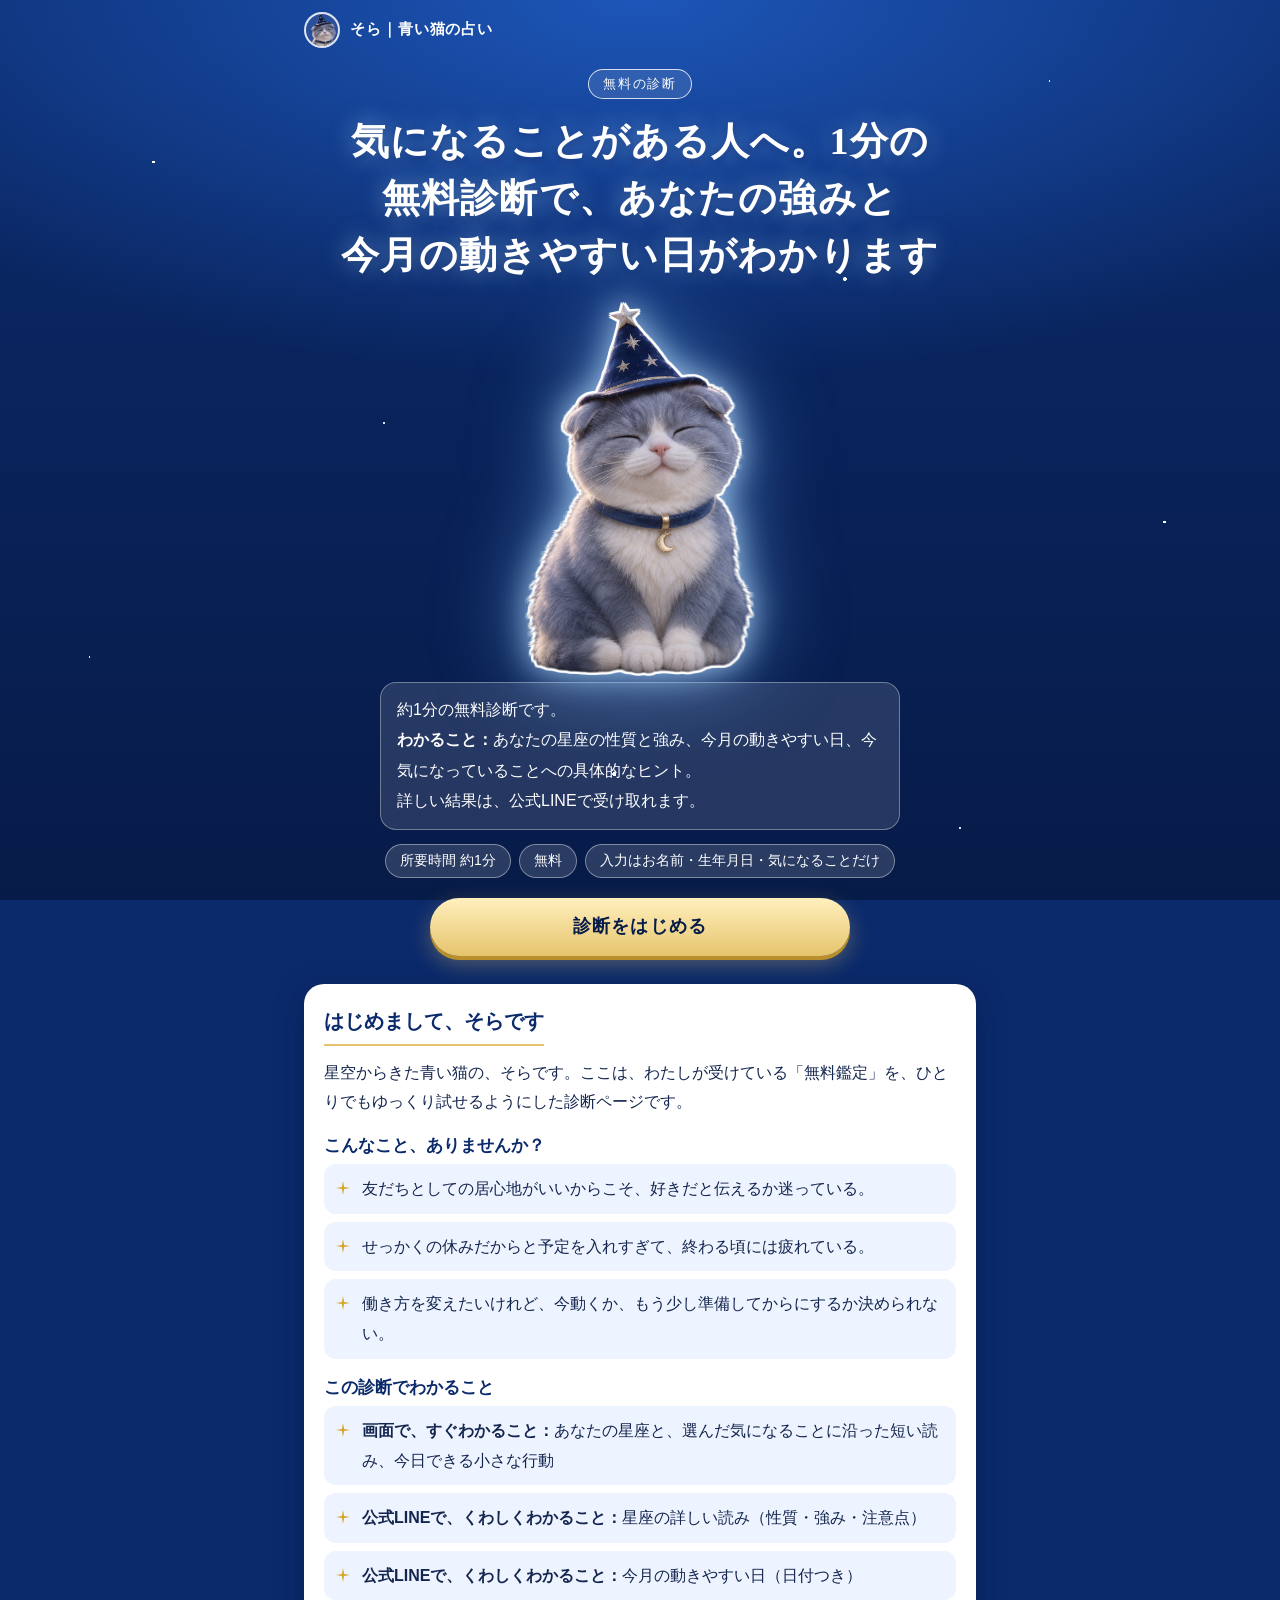
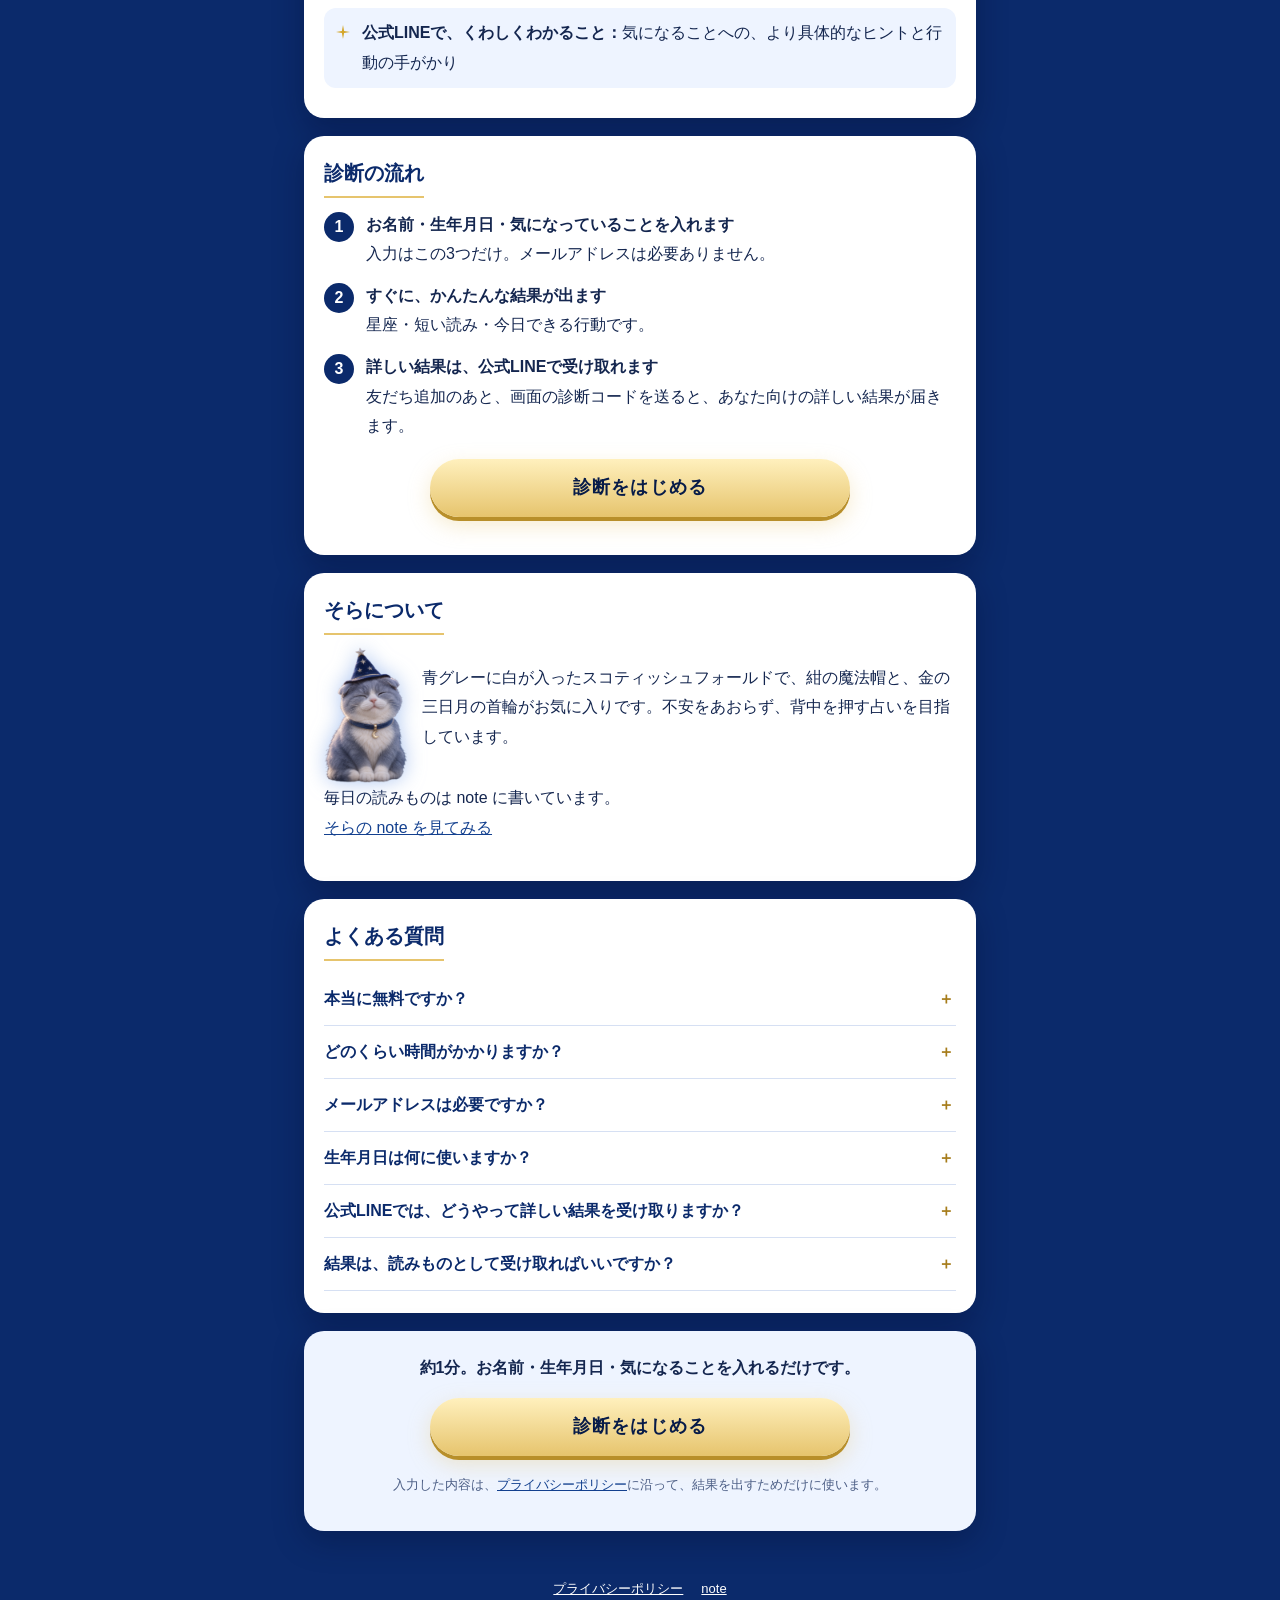
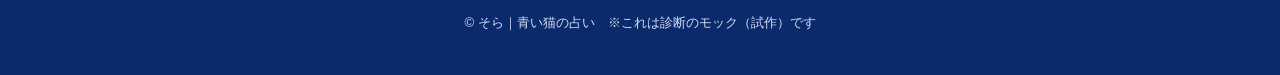
==== index.html @ baea66bc "診断サイトと96枚のレポートPDFを公開する そら｜青い猫の占いの静的サイト（GitHub Pages用）。" ====
<!doctype html>
<html lang="ja">
<head>
<meta charset="utf-8">
<meta name="viewport" content="width=device-width,initial-scale=1">
<title>気になることがある人へ。1分の無料診断で、あなたの強みと今月の動きやすい日がわかる｜そら｜青い猫の占い</title>
<meta name="description" content="お名前・生年月日・気になることを入れるだけ。星座の性質と強み、今月の動きやすい日、気になることへの具体的なヒントがわかる約1分の無料診断です。詳しい結果は公式LINEで受け取れます。">
<link rel="icon" href="assets/sora-sm.png" type="image/png">
<link rel="stylesheet" href="style.css">
<link rel="canonical" href="https://yutaroserizawa-dev.github.io/sora-shindan-site/">
<meta property="og:type" content="website">
<meta property="og:locale" content="ja_JP">
<meta property="og:site_name" content="そら｜青い猫の占い">
<meta property="og:title" content="気になることがある人へ。1分の無料診断で、あなたの強みと今月の動きやすい日がわかる｜そら｜青い猫の占い">
<meta property="og:description" content="お名前・生年月日・気になることを入れるだけ。星座の性質と強み、今月の動きやすい日、気になることへの具体的なヒントがわかる約1分の無料診断です。詳しい結果は公式LINEで受け取れます。">
<meta property="og:url" content="https://yutaroserizawa-dev.github.io/sora-shindan-site/">
<meta property="og:image" content="https://yutaroserizawa-dev.github.io/sora-shindan-site/assets/sora-sm.png">
</head>
<body>
<header class="site-head"><div class="wrap">
  <a class="brand" href="index.html"><img src="assets/sora-sm.png" alt=""><span>そら｜青い猫の占い</span></a>
</div></header>

<main>
<section class="hero"><div class="wrap">
  <span class="badge">無料の診断</span>
  <h1>気になることがある人へ。1分の無料診断で、あなたの強みと今月の動きやすい日がわかります</h1>
  <img class="cat" src="assets/sora-sm.png" alt="紺の魔法帽をかぶった、青グレーの猫のそら" width="210" height="350">
  <p class="what" id="what">約1分の無料診断です。<br><b>わかること：</b>あなたの星座の性質と強み、今月の動きやすい日、今気になっていることへの具体的なヒント。<br>詳しい結果は、公式LINEで受け取れます。</p>
  <ul class="meta" aria-label="診断の概要">
    <li>所要時間 約1分</li>
    <li>無料</li>
    <li>入力はお名前・生年月日・気になることだけ</li>
  </ul>
  <a class="btn" id="start" href="shindan.html">診断をはじめる</a>
</div></section>

<div class="wrap">
  <section class="card" aria-labelledby="hello">
    <h2 id="hello">はじめまして、そらです</h2>
    <p>星空からきた青い猫の、そらです。ここは、わたしが受けている「無料鑑定」を、ひとりでもゆっくり試せるようにした診断ページです。</p>

    <h3>こんなこと、ありませんか？</h3>
    <ul class="check">
      <li>友だちとしての居心地がいいからこそ、好きだと伝えるか迷っている。</li>
      <li>せっかくの休みだからと予定を入れすぎて、終わる頃には疲れている。</li>
      <li>働き方を変えたいけれど、今動くか、もう少し準備してからにするか決められない。</li>
    </ul>

    <h3>この診断でわかること</h3>
    <ul class="check" id="can-know">
      <li><b>画面で、すぐわかること：</b>あなたの星座と、選んだ気になることに沿った短い読み、今日できる小さな行動</li>
      <li><b>公式LINEで、くわしくわかること：</b>星座の詳しい読み（性質・強み・注意点）</li>
      <li><b>公式LINEで、くわしくわかること：</b>今月の動きやすい日（日付つき）</li>
      <li><b>公式LINEで、くわしくわかること：</b>気になることへの、より具体的なヒントと行動の手がかり</li>
    </ul>
  </section>

  <section class="card" aria-labelledby="flow">
    <h2 id="flow">診断の流れ</h2>
    <ol class="steps">
      <li><b>お名前・生年月日・気になっていることを入れます</b><br>入力はこの3つだけ。メールアドレスは必要ありません。</li>
      <li><b>すぐに、かんたんな結果が出ます</b><br>星座・短い読み・今日できる行動です。</li>
      <li><b>詳しい結果は、公式LINEで受け取れます</b><br>友だち追加のあと、画面の診断コードを送ると、あなた向けの詳しい結果が届きます。</li>
    </ol>
    <p class="center mt"><a class="btn" href="shindan.html">診断をはじめる</a></p>
  </section>

<section class="card" aria-labelledby="about">
    <h2 id="about">そらについて</h2>
    <div class="sora-card">
      <img src="assets/sora-sm.png" alt="">
      <p>青グレーに白が入ったスコティッシュフォールドで、紺の魔法帽と、金の三日月の首輪がお気に入りです。不安をあおらず、背中を押す占いを目指しています。</p>
    </div>
    <p>毎日の読みものは note に書いています。<br><a href="https://note.com/sora_aoneko" target="_blank" rel="noopener">そらの note を見てみる</a></p>
  </section>

  <section class="card" aria-labelledby="faq">
    <h2 id="faq">よくある質問</h2>
    <details><summary>本当に無料ですか？</summary><p>はい、診断も、画面で見られる結果も、公式LINEで受け取る詳しい結果も無料です。</p></details>
    <details><summary>どのくらい時間がかかりますか？</summary><p>約1分です。お名前・生年月日・気になっていることを入れるだけです。</p></details>
    <details><summary>メールアドレスは必要ですか？</summary><p>いいえ、メールアドレスは集めていません。</p></details>
    <details><summary>生年月日は何に使いますか？</summary><p>生まれた日の太陽の位置から、星座を調べるために使います。結果を画面に出すためだけに、お使いのブラウザの中で扱い、外部には送信しません。くわしくは<a href="privacy.html">プライバシーポリシー</a>をご覧ください。</p></details>
    <details><summary>公式LINEでは、どうやって詳しい結果を受け取りますか？</summary><p>公式LINEを友だち追加して、結果画面に表示される診断コードをトークに送ってください。あなた向けの詳しい結果が届きます。</p></details>
    <details><summary>結果は、読みものとして受け取ればいいですか？</summary><p>はい。星座の一般的な読みをもとにした、読みものです。大事なことを決めるときは、ご自身のペースで、必要に応じて専門の窓口にもご相談くださいね。</p></details>
  </section>

  <section class="card soft center" aria-label="診断をはじめる">
    <p><b>約1分。お名前・生年月日・気になることを入れるだけです。</b></p>
    <a class="btn" href="shindan.html">診断をはじめる</a>
    <p class="note mt">入力した内容は、<a href="privacy.html">プライバシーポリシー</a>に沿って、結果を出すためだけに使います。</p>
  </section>
</div>
</main>

<footer class="site-foot"><div class="wrap">
  <div class="links">
    <a href="privacy.html">プライバシーポリシー</a>
    <a href="https://note.com/sora_aoneko" target="_blank" rel="noopener">note</a>
  </div>
  <div>© そら｜青い猫の占い　※これは診断のモック（試作）です</div>
</div></footer>
</body>
</html>
---- style.css ----
/* そら｜青い猫の占い — 診断モック（モバイルファースト・外部CDNなし） */
:root{
  --navy:#0b2a6b; --navy-2:#13408f; --navy-3:#071b48;
  --ink:#14264f; --muted:#4d5f86; --line:#d6e0f3;
  --paper:#ffffff; --mist:#eef4ff; --gold:#e6c46d; --gold-d:#a67c1a;
  --err:#b3261e; --ok:#1d6b4a;
  --serif:"Noto Serif CJK JP","Noto Serif JP",serif;
  --sans:"Noto Sans CJK JP","Noto Sans JP",sans-serif;
}
*{box-sizing:border-box}
html{-webkit-text-size-adjust:100%}
body{margin:0;font-family:var(--sans);font-weight:400;color:var(--ink);line-height:1.85;font-size:16px;
  background:var(--navy);min-height:100vh;overflow-x:hidden;position:relative}
body::before{content:"";position:fixed;inset:0;z-index:-1;pointer-events:none;
  background:
   radial-gradient(1.5px 1.5px at 12% 18%,#fff 98%,transparent),
   radial-gradient(1px 1px at 82% 9%,#dff0ff 98%,transparent),
   radial-gradient(2px 2px at 66% 31%,#fff 98%,transparent),
   radial-gradient(1px 1px at 30% 47%,#cfe6ff 98%,transparent),
   radial-gradient(1.5px 1.5px at 91% 58%,#fff 98%,transparent),
   radial-gradient(1px 1px at 7% 73%,#dff0ff 98%,transparent),
   radial-gradient(2px 2px at 48% 86%,#fff 98%,transparent),
   radial-gradient(1px 1px at 75% 92%,#cfe6ff 98%,transparent),
   radial-gradient(120% 70% at 50% 0%,#1d56b8 0%,rgba(29,86,184,0) 60%),
   linear-gradient(180deg,var(--navy) 0%,var(--navy-3) 100%)}
img{max-width:100%;height:auto}
a{color:var(--navy-2)}
h1,h2,h3{font-family:var(--serif);font-weight:700;line-height:1.5;margin:0}
p{margin:0 0 1em}
.wrap{width:100%;max-width:720px;margin:0 auto;padding:0 18px}
.wrap.narrow{max-width:600px}

/* header / footer */
.site-head{padding:12px 0}
.site-head .wrap{display:flex;align-items:center;gap:10px}
.brand{display:flex;align-items:center;gap:10px;color:#fff;text-decoration:none;font-family:var(--serif);font-weight:700;font-size:15px;letter-spacing:.06em}
.brand img{width:36px;height:36px;border-radius:50%;object-fit:cover;object-position:50% 12%;background:#2a4f9c;border:2px solid rgba(255,255,255,.85)}
.site-foot{color:#cfdcf7;text-align:center;font-size:13px;padding:28px 0 40px}
.site-foot a{color:#fff}
.site-foot .links{display:flex;gap:18px;justify-content:center;flex-wrap:wrap;margin-bottom:10px}

/* hero */
.hero{color:#fff;padding:8px 0 28px;text-align:center}
.hero .badge{display:inline-block;border:1px solid rgba(255,255,255,.8);border-radius:999px;padding:2px 14px;font-size:13px;letter-spacing:.14em;background:rgba(255,255,255,.1);margin-bottom:14px}
.hero h1{font-size:clamp(24px,6.6vw,38px);line-height:1.5;letter-spacing:.03em;text-shadow:0 0 22px rgba(150,205,255,.6),0 2px 8px rgba(5,20,70,.5);text-wrap:balance;word-break:auto-phrase}
.hero .cat{display:block;margin:18px auto 6px;width:min(52vw,200px);
  filter:drop-shadow(2px 0 0 #fff) drop-shadow(-2px 0 0 #fff) drop-shadow(0 2px 0 #fff) drop-shadow(0 -2px 0 #fff) drop-shadow(0 0 16px rgba(190,225,255,.8)) drop-shadow(0 0 40px rgba(120,185,255,.55))}
.hero .meta{display:flex;gap:8px;justify-content:center;flex-wrap:wrap;margin:14px 0 20px;padding:0;list-style:none}
.hero .meta li{background:rgba(255,255,255,.14);border:1px solid rgba(255,255,255,.4);border-radius:999px;padding:3px 14px;font-size:14px}
.hero .lead{color:#e3f0ff;font-size:15px}

/* buttons */
.btn{display:flex;align-items:center;justify-content:center;gap:8px;width:100%;min-height:58px;padding:12px 22px;border:0;border-radius:999px;font:700 18px/1.3 var(--sans);letter-spacing:.06em;text-decoration:none;cursor:pointer;
  color:var(--navy-3);background:linear-gradient(180deg,#fff0bd,var(--gold));box-shadow:0 4px 0 #b88f2a,0 8px 22px rgba(230,196,109,.35)}
.btn:active{transform:translateY(2px);box-shadow:0 2px 0 #b88f2a}
.btn:focus-visible,.opt:focus-visible,.back:focus-visible,input:focus-visible{outline:3px solid #7db4ff;outline-offset:2px}
.btn.sub{background:#fff;color:var(--navy);box-shadow:0 3px 0 #b9c8e8;font-size:16px}
.btn[disabled]{background:#e3e8f2;color:#6b7791;box-shadow:none;cursor:not-allowed}
@media(min-width:600px){.btn{max-width:420px;margin-left:auto;margin-right:auto}}

/* cards */
.card{background:var(--paper);border-radius:20px;padding:22px 20px;margin:0 0 18px;box-shadow:0 10px 30px rgba(3,14,50,.35)}
.card.soft{background:var(--mist)}
.card h2{font-size:20px;color:var(--navy);margin-bottom:12px;padding-bottom:8px;border-bottom:2px solid var(--gold);display:inline-block}
.card h3{font-size:17px;color:var(--navy);margin:16px 0 6px}
.check{list-style:none;margin:0 0 6px;padding:0}
.check li{position:relative;padding:10px 12px 10px 38px;margin:0 0 8px;background:var(--mist);border-radius:12px}
.check li::before{content:"";position:absolute;left:12px;top:17px;width:14px;height:14px;background:url("data:image/svg+xml,%3Csvg xmlns='http://www.w3.org/2000/svg' viewBox='-50 -50 100 100'%3E%3Cpath d='M0-50 8-8 50 0 8 8 0 50-8 8-50 0-8-8Z' fill='%23d4a62a'/%3E%3C/svg%3E") center/contain no-repeat}
.steps{counter-reset:s;list-style:none;margin:0;padding:0}
.steps li{counter-increment:s;position:relative;padding-left:42px;margin-bottom:12px}
.steps li::before{content:counter(s);position:absolute;left:0;top:2px;width:30px;height:30px;border-radius:50%;background:var(--navy);color:#fff;text-align:center;line-height:30px;font-weight:700}
.sora-card{display:flex;gap:14px;align-items:center}
.sora-card img{width:84px;flex:none;filter:drop-shadow(0 0 10px rgba(120,160,230,.6))}
details{border-bottom:1px solid var(--line);padding:2px 0}
details summary{cursor:pointer;min-height:48px;display:flex;align-items:center;font-weight:700;color:var(--navy);list-style:none;padding:6px 28px 6px 0;position:relative}
details summary::-webkit-details-marker{display:none}
details summary::after{content:"＋";position:absolute;right:2px;color:var(--gold-d)}
details[open] summary::after{content:"－"}
details p{color:var(--ink);font-size:15px}
.note{font-size:13px;color:var(--muted);line-height:1.7}
.tag{display:inline-block;background:var(--navy);color:#fff;border-radius:999px;padding:1px 12px;font-size:13px;letter-spacing:.06em}

/* quiz */
.quiz-top{color:#fff;padding:6px 0 4px}
.quiz-bar{display:flex;align-items:center;gap:12px}
.back{flex:none;min-width:64px;min-height:44px;border:1px solid rgba(255,255,255,.7);background:rgba(255,255,255,.12);color:#fff;border-radius:999px;font:700 15px var(--sans);cursor:pointer;padding:0 14px}
.back[hidden]{display:inline-block;visibility:hidden}
.progress-text{font-weight:700;letter-spacing:.1em;min-width:56px;text-align:right}
.bar{flex:1;height:10px;border-radius:999px;background:rgba(255,255,255,.22);overflow:hidden}
.bar i{display:block;height:100%;width:0;background:linear-gradient(90deg,#fff0bd,var(--gold));border-radius:999px;transition:width .3s}
.q-card{background:var(--paper);border-radius:22px;padding:24px 18px 22px;margin-top:16px;box-shadow:0 10px 30px rgba(3,14,50,.35)}
.q-card .qno{font-size:13px;color:var(--gold-d);font-weight:700;letter-spacing:.14em;margin-bottom:2px}
.q-card h1{font-size:clamp(20px,5.4vw,25px);color:var(--navy);margin-bottom:6px}
.q-card .hint{font-size:14px;color:var(--muted);margin-bottom:14px}
.opts{display:grid;gap:10px;margin-top:14px}
.opt{display:flex;align-items:center;width:100%;min-height:62px;padding:12px 16px;text-align:left;border:2px solid var(--line);background:#fff;border-radius:16px;font:500 17px/1.5 var(--sans);color:var(--ink);cursor:pointer}
.opt:active{background:var(--mist)}
.opt.sel{border-color:var(--navy);background:var(--mist);box-shadow:inset 0 0 0 1px var(--navy);font-weight:700}
@media(min-width:700px){.opts.grid2{grid-template-columns:1fr 1fr}}
.field{margin-bottom:16px}
.field label{display:block;font-weight:700;margin-bottom:6px;color:var(--navy)}
.req{color:#fff;background:var(--err);font-size:11px;border-radius:4px;padding:1px 6px;margin-left:6px;vertical-align:1px;font-weight:700}
input[type=text],input[type=email],input[type=date]{width:100%;min-height:54px;padding:10px 14px;font:500 17px var(--sans);color:var(--ink);border:2px solid #b9c8e8;border-radius:14px;background:#fff;-webkit-appearance:none;appearance:none}
input.bad{border-color:var(--err);background:#fff6f5}
.err{color:var(--err);font-size:14px;font-weight:700;margin-top:6px;min-height:0}
.err:empty{display:none}
.consent{display:flex;gap:12px;align-items:flex-start;background:var(--mist);border-radius:14px;padding:14px;border:2px solid var(--line)}
.consent.bad{border-color:var(--err);background:#fff6f5}
.consent input{width:26px;height:26px;flex:none;margin-top:3px;accent-color:var(--navy)}
.consent label{margin:0;font-weight:500;color:var(--ink);font-size:15px;line-height:1.75}

/* result */
.res-hero{color:#fff;text-align:center;padding:6px 0 16px}
.res-hero img{width:120px;filter:drop-shadow(2px 0 0 #fff) drop-shadow(-2px 0 0 #fff) drop-shadow(0 2px 0 #fff) drop-shadow(0 0 20px rgba(150,200,255,.8))}
.bubble{background:#fff;border-radius:18px;padding:14px 18px;color:var(--ink);text-align:left;position:relative;margin-top:14px}
.bubble::before{content:"";position:absolute;top:-9px;left:50%;margin-left:-9px;border:9px solid transparent;border-top:0;border-bottom-color:#fff}
.sign-name{font-family:var(--serif);font-size:34px;color:var(--navy);line-height:1.3;margin:2px 0 6px}
.sign-name small{font-size:14px;color:var(--muted);font-family:var(--sans);margin-left:6px;font-weight:400}
.labelled{list-style:none;padding:0;margin:8px 0 0}
.labelled li{padding:6px 0 6px 0;border-top:1px dashed var(--line)}
.labelled b{color:var(--gold-d);font-size:13px;letter-spacing:.08em;display:block}
.todo{border:2px solid var(--gold);background:#fffaf0;border-radius:16px;padding:14px 16px}
.todo b{color:var(--gold-d);font-size:13px;letter-spacing:.1em;display:block}
.locked{position:relative;border:2px dashed #8aa3d6;background:repeating-linear-gradient(45deg,#f4f8ff,#f4f8ff 10px,#eaf1ff 10px,#eaf1ff 20px);border-radius:16px;padding:16px;margin-bottom:12px}
.locked h3{margin:0 0 4px;color:var(--navy)}
.lock-ic{display:inline-block;margin-right:4px}
.pill{display:inline-block;background:var(--navy);color:#fff;border-radius:999px;padding:0 12px;font-size:13px;margin:0 4px 4px 0}
.line-ph{margin-top:14px;text-align:center}
.line-ph .btn{background:#e3e8f2;color:#59658a;box-shadow:none;cursor:not-allowed}
.answers{display:flex;flex-wrap:wrap;gap:6px;margin:0;padding:0;list-style:none}
.answers li{background:var(--mist);border-radius:999px;padding:2px 12px;font-size:13px}

/* thanks / gift */
.days{list-style:none;margin:0;padding:0}
.days li{border:2px solid var(--line);border-radius:14px;padding:12px 14px;margin-bottom:10px;background:#fff}
.days .d{font-family:var(--serif);font-weight:700;font-size:19px;color:var(--navy)}
.days .t{font-size:13px;color:var(--muted)}
.days .s{font-size:15px;margin-top:4px}
.mo-title{font-family:var(--serif);color:var(--navy);font-size:18px;margin:16px 0 8px}
.gift-list{padding-left:1.2em;margin:0 0 .6em}
.mock-note{background:#fff7e0;border:1px dashed var(--gold-d);border-radius:12px;padding:10px 14px;font-size:14px;margin-bottom:16px}
table.leads{border-collapse:collapse;width:100%;font-size:13px;display:block;overflow-x:auto}
table.leads th,table.leads td{border:1px solid var(--line);padding:6px 8px;text-align:left;white-space:nowrap;vertical-align:top}
table.leads th{background:var(--mist)}
.prose h2{font-size:18px;margin:22px 0 6px}
.prose ul{padding-left:1.3em}
.white{color:#fff}
.center{text-align:center}
.mt{margin-top:18px}
.hide{display:none!important}
@media(min-width:900px){
  .hero .cat{width:230px}
  .wrap{padding:0 24px}
}

/* V2: 入力フォーム・LINE誘導 */
fieldset.field{border:0;padding:0;margin:0 0 16px;min-width:0}
fieldset.field legend{display:block;font-weight:700;margin-bottom:6px;color:var(--navy);padding:0}
.opt input[type=radio]{position:absolute;opacity:0;width:1px;height:1px}
.opt:focus-within{outline:3px solid var(--gold);outline-offset:2px}
.field .note{font-size:13px;color:var(--muted);margin-top:4px}
.codebox{background:var(--mist);border:2px solid var(--line);border-radius:16px;padding:14px;text-align:center;margin:14px 0}
.code{font:700 34px/1.3 ui-monospace,Menlo,Consolas,monospace;letter-spacing:.08em;color:var(--navy);margin:4px 0 10px;user-select:all;-webkit-user-select:all}
.btn.line{background:#067a37;color:#fff;box-shadow:0 3px 0 #04582a}
.line-card .check b{color:var(--navy)}
.hero .what{max-width:520px;margin:6px auto 14px;font-size:16px;line-height:1.9;text-align:left;background:rgba(255,255,255,.12);border:1px solid rgba(255,255,255,.35);border-radius:16px;padding:12px 16px}
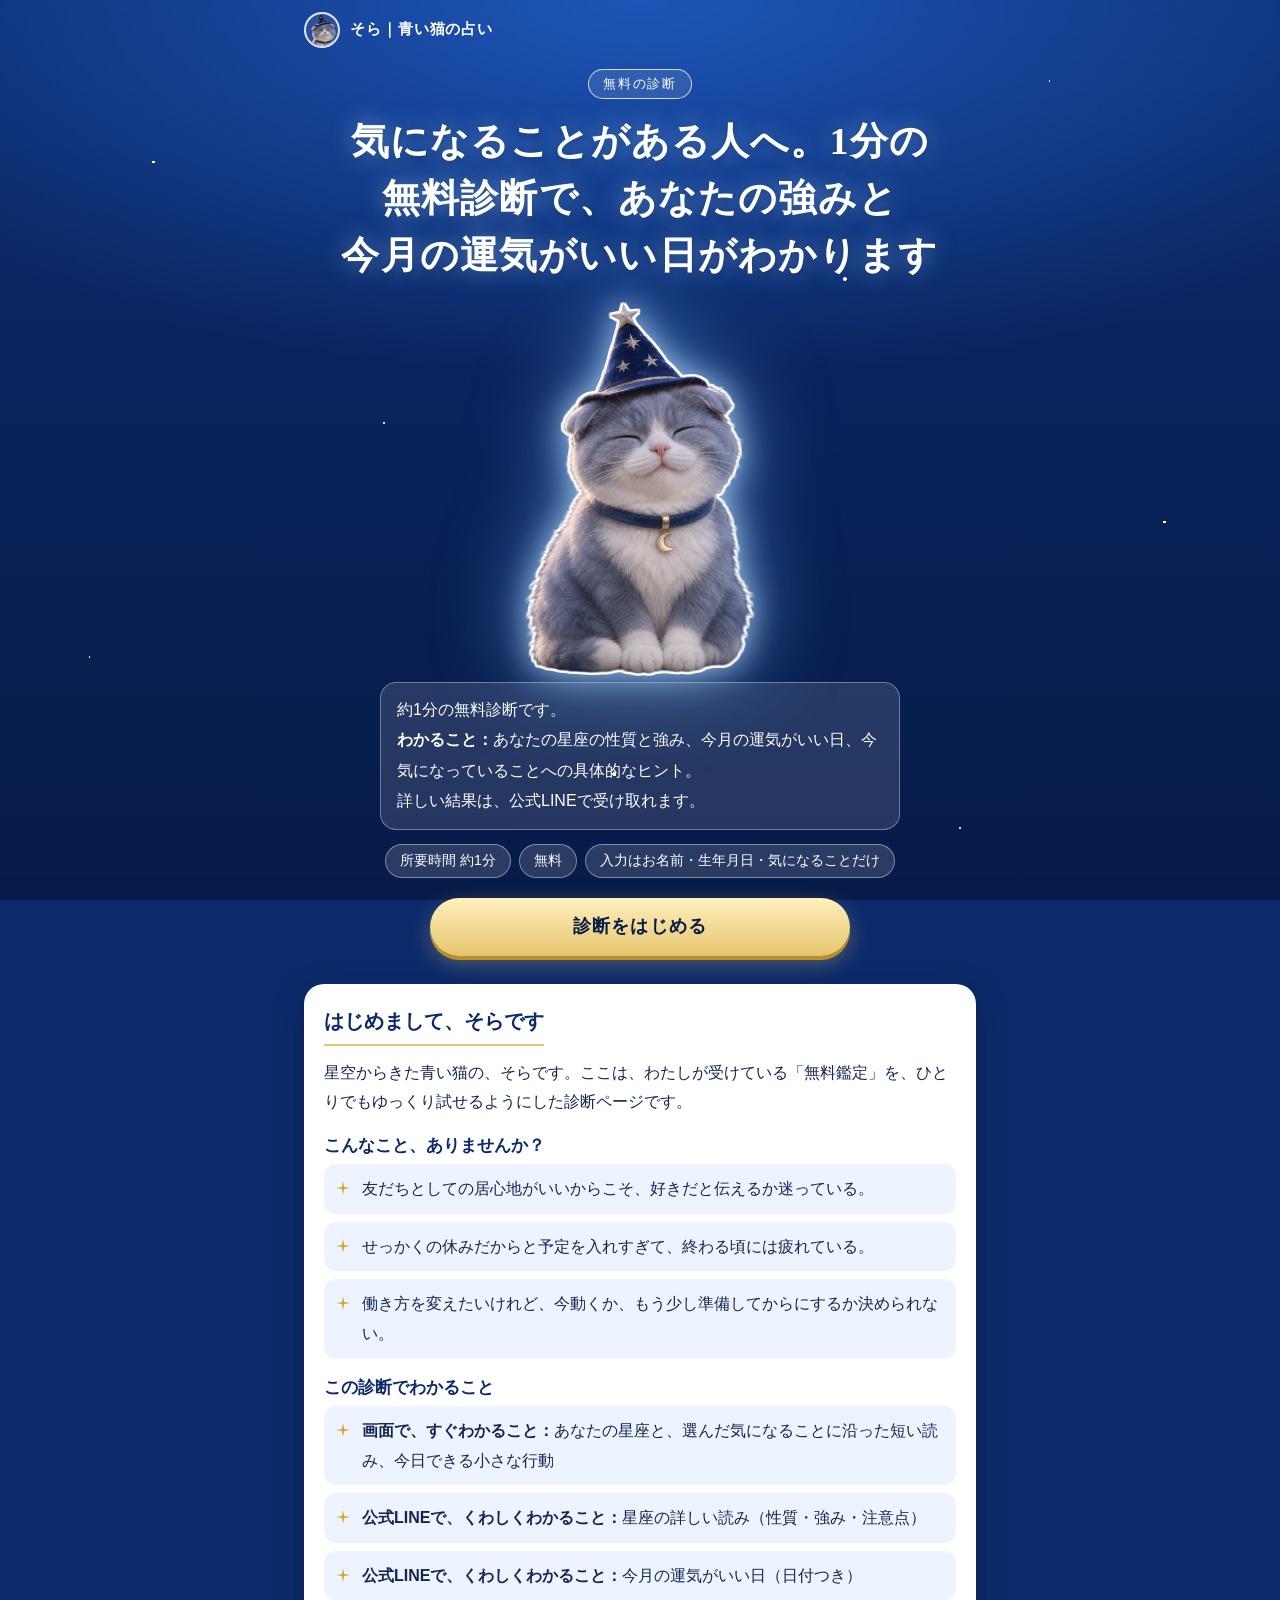
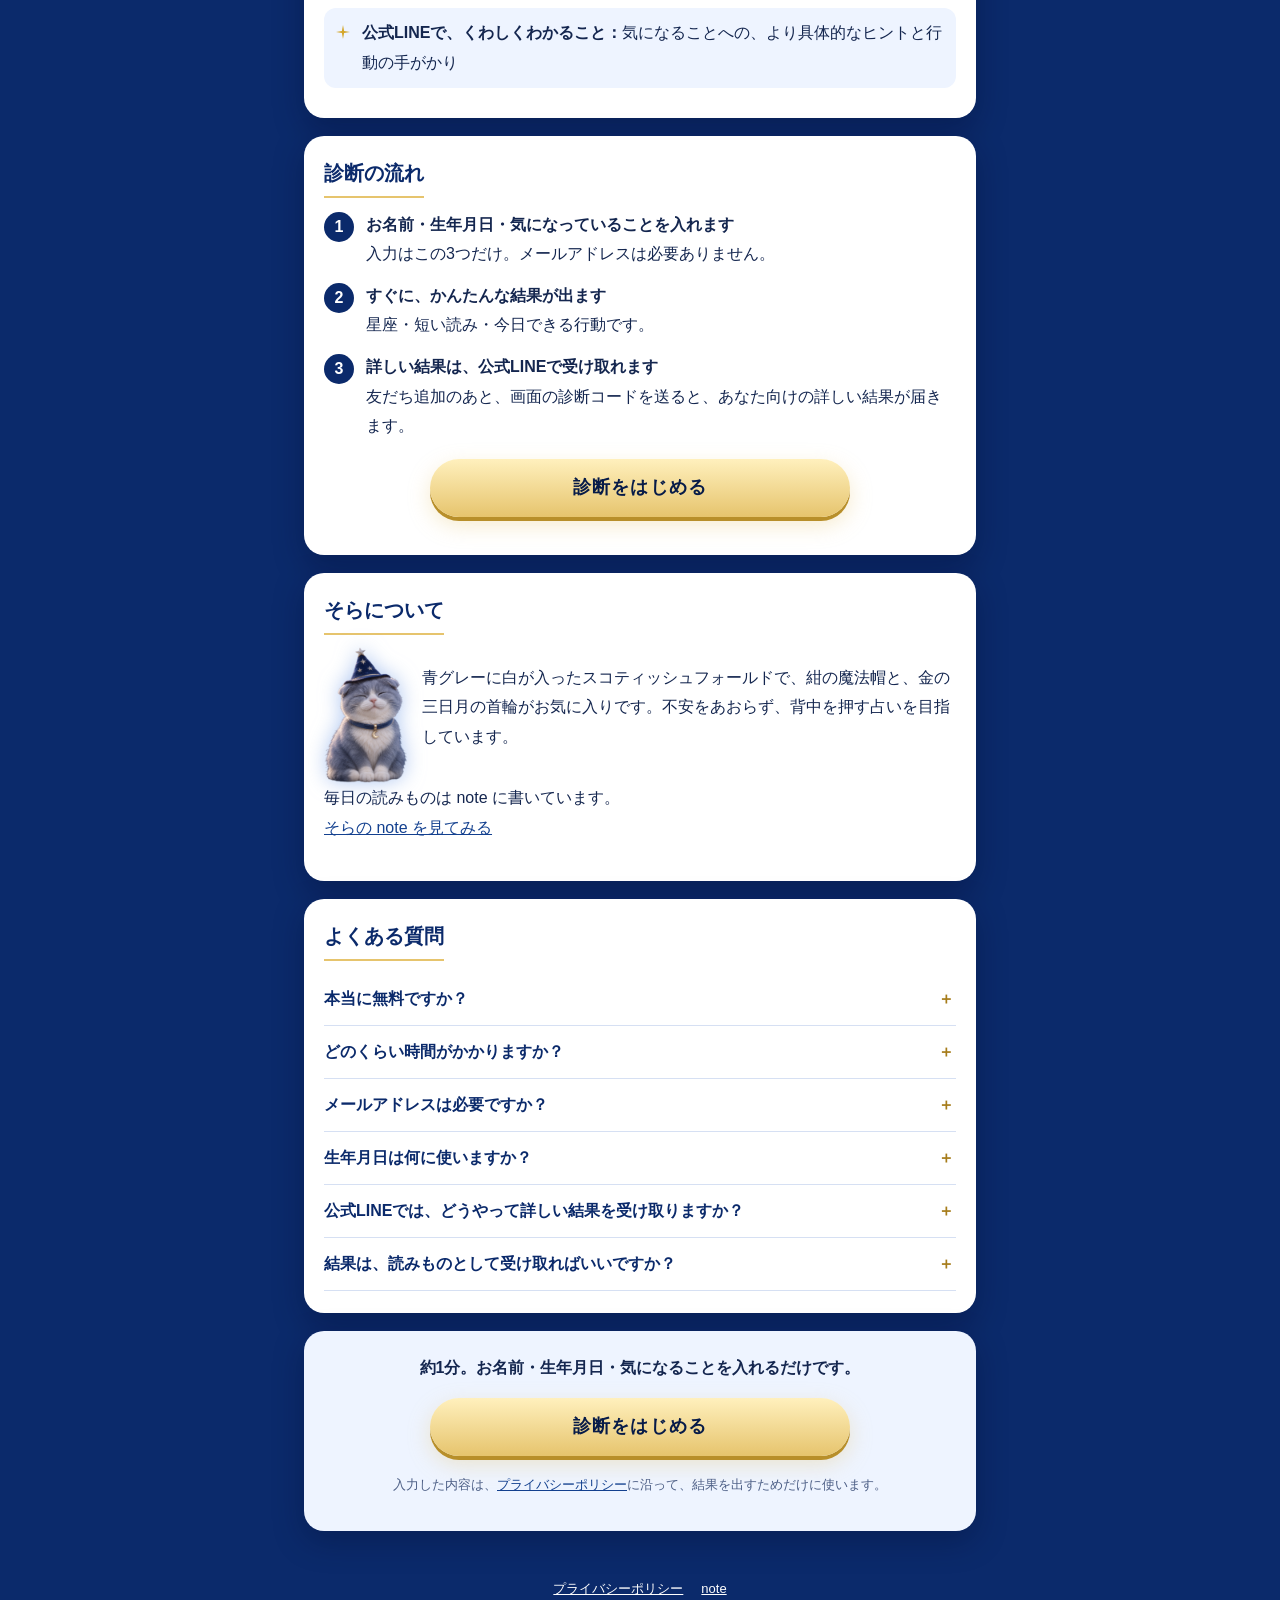
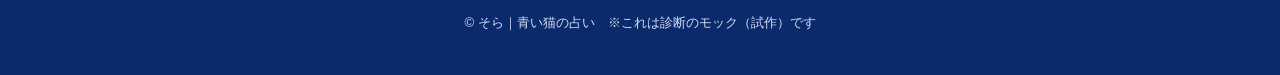
==== commit 2a8318d1: "文言を「動きやすい日」から「運気がいい日」に変更する 診断サイトのタイトル・説明・OGP・結果画面の案内を更新。レポートPDFは再生成していない。" ====
--- a/index.html
+++ b/index.html
@@ -3,18 +3,22 @@
 <head>
 <meta charset="utf-8">
 <meta name="viewport" content="width=device-width,initial-scale=1">
-<title>気になることがある人へ。1分の無料診断で、あなたの強みと今月の動きやすい日がわかる｜そら｜青い猫の占い</title>
-<meta name="description" content="お名前・生年月日・気になることを入れるだけ。星座の性質と強み、今月の動きやすい日、気になることへの具体的なヒントがわかる約1分の無料診断です。詳しい結果は公式LINEで受け取れます。">
+<title>気になることがある人へ。1分の無料診断で、あなたの強みと今月の運気がいい日がわかる｜そら｜青い猫の占い</title>
+<meta name="description" content="お名前・生年月日・気になることを入れるだけ。星座の性質と強み、今月の運気がいい日、気になることへの具体的なヒントがわかる約1分の無料診断です。詳しい結果は公式LINEで受け取れます。">
 <link rel="icon" href="assets/sora-sm.png" type="image/png">
 <link rel="stylesheet" href="style.css">
 <link rel="canonical" href="https://yutaroserizawa-dev.github.io/sora-shindan-site/">
 <meta property="og:type" content="website">
 <meta property="og:locale" content="ja_JP">
 <meta property="og:site_name" content="そら｜青い猫の占い">
-<meta property="og:title" content="気になることがある人へ。1分の無料診断で、あなたの強みと今月の動きやすい日がわかる｜そら｜青い猫の占い">
-<meta property="og:description" content="お名前・生年月日・気になることを入れるだけ。星座の性質と強み、今月の動きやすい日、気になることへの具体的なヒントがわかる約1分の無料診断です。詳しい結果は公式LINEで受け取れます。">
+<meta property="og:title" content="1分の無料診断｜そら｜青い猫の占い">
+<meta property="og:description" content="お名前・生年月日・気になることを入れるだけ。星座の強みと、今月の運気がいい日が1分でわかります。詳しい結果は公式LINEで受け取れます。">
 <meta property="og:url" content="https://yutaroserizawa-dev.github.io/sora-shindan-site/">
-<meta property="og:image" content="https://yutaroserizawa-dev.github.io/sora-shindan-site/assets/sora-sm.png">
+<meta property="og:image" content="https://yutaroserizawa-dev.github.io/sora-shindan-site/assets/ogp.png">
+<meta property="og:image:width" content="1200">
+<meta property="og:image:height" content="630">
+<meta name="twitter:card" content="summary_large_image">
+<meta name="twitter:image" content="https://yutaroserizawa-dev.github.io/sora-shindan-site/assets/ogp.png">
 </head>
 <body>
 <header class="site-head"><div class="wrap">
@@ -24,9 +28,9 @@
 <main>
 <section class="hero"><div class="wrap">
   <span class="badge">無料の診断</span>
-  <h1>気になることがある人へ。1分の無料診断で、あなたの強みと今月の動きやすい日がわかります</h1>
+  <h1>気になることがある人へ。1分の無料診断で、あなたの強みと今月の運気がいい日がわかります</h1>
   <img class="cat" src="assets/sora-sm.png" alt="紺の魔法帽をかぶった、青グレーの猫のそら" width="210" height="350">
-  <p class="what" id="what">約1分の無料診断です。<br><b>わかること：</b>あなたの星座の性質と強み、今月の動きやすい日、今気になっていることへの具体的なヒント。<br>詳しい結果は、公式LINEで受け取れます。</p>
+  <p class="what" id="what">約1分の無料診断です。<br><b>わかること：</b>あなたの星座の性質と強み、今月の運気がいい日、今気になっていることへの具体的なヒント。<br>詳しい結果は、公式LINEで受け取れます。</p>
   <ul class="meta" aria-label="診断の概要">
     <li>所要時間 約1分</li>
     <li>無料</li>
@@ -51,7 +55,7 @@
     <ul class="check" id="can-know">
       <li><b>画面で、すぐわかること：</b>あなたの星座と、選んだ気になることに沿った短い読み、今日できる小さな行動</li>
       <li><b>公式LINEで、くわしくわかること：</b>星座の詳しい読み（性質・強み・注意点）</li>
-      <li><b>公式LINEで、くわしくわかること：</b>今月の動きやすい日（日付つき）</li>
+      <li><b>公式LINEで、くわしくわかること：</b>今月の運気がいい日（日付つき）</li>
       <li><b>公式LINEで、くわしくわかること：</b>気になることへの、より具体的なヒントと行動の手がかり</li>
     </ul>
   </section>
